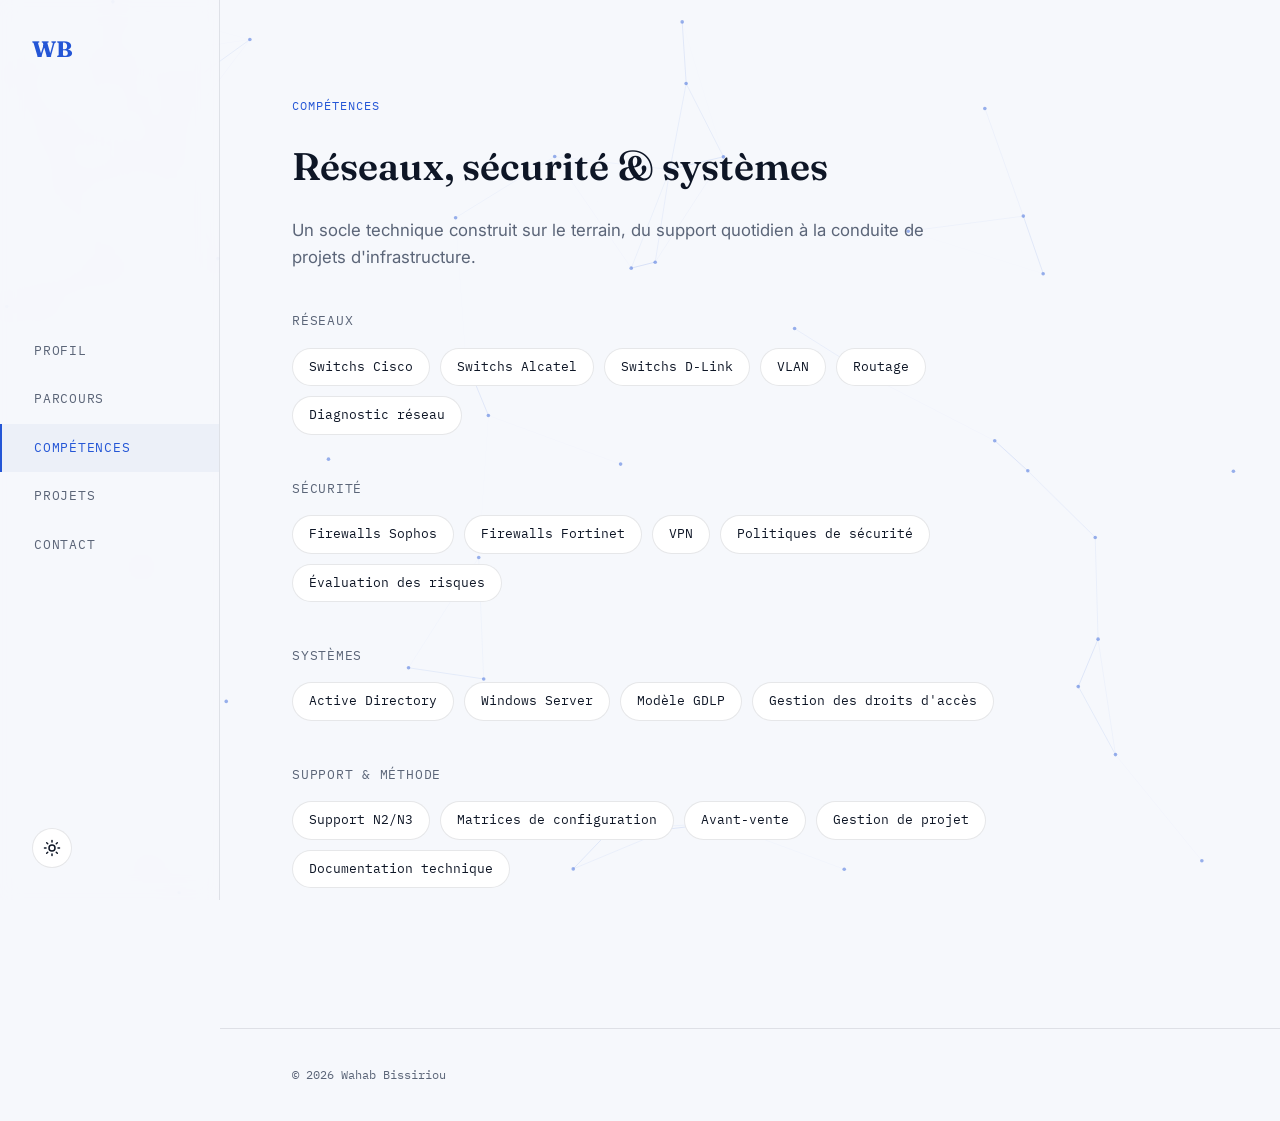
==== competences.html @ 8c0fe161 "Refonte multi-pages, palette bleue, fond animé" ====
<!DOCTYPE html>
<html lang="fr">
<head>
  <meta charset="UTF-8">
  <meta name="viewport" content="width=device-width, initial-scale=1.0">
  <title>Compétences — Wahab Bissiriou</title>
  <meta name="description" content="Compétences réseaux, sécurité et gestion de projet de Wahab Bissiriou">
  <link rel="preconnect" href="https://fonts.googleapis.com">
  <link href="https://fonts.googleapis.com/css2?family=Fraunces:opsz,wght@9..144,400;9..144,600;9..144,700&family=Inter:wght@400;500;600&family=IBM+Plex+Mono:wght@400;500&display=swap" rel="stylesheet">
  <link rel="stylesheet" href="style.css">
</head>
<body data-page="competences">

  <canvas id="bg-canvas"></canvas>

  <nav class="tabs" aria-label="Navigation principale">
    <div class="tabs__brand">WB</div>
    <ul class="tabs__list">
      <li><a href="index.html" class="tabs__link" data-page="profil">Profil</a></li>
      <li><a href="parcours.html" class="tabs__link" data-page="parcours">Parcours</a></li>
      <li><a href="competences.html" class="tabs__link" data-page="competences">Compétences</a></li>
      <li><a href="projets.html" class="tabs__link" data-page="projets">Projets</a></li>
      <li><a href="contact.html" class="tabs__link" data-page="contact">Contact</a></li>
    </ul>
    <button id="theme-toggle" class="theme-toggle" type="button" aria-label="Basculer le thème clair/sombre" aria-pressed="false">
      <svg class="icon icon--sun" viewBox="0 0 24 24" fill="none" stroke="currentColor" stroke-width="2" stroke-linecap="round"><circle cx="12" cy="12" r="4"/><path d="M12 2v2M12 20v2M4.9 4.9l1.4 1.4M17.7 17.7l1.4 1.4M2 12h2M20 12h2M4.9 19.1l1.4-1.4M17.7 6.3l1.4-1.4"/></svg>
      <svg class="icon icon--moon" viewBox="0 0 24 24" fill="none" stroke="currentColor" stroke-width="2" stroke-linecap="round" stroke-linejoin="round"><path d="M21 12.8A9 9 0 1 1 11.2 3a7 7 0 0 0 9.8 9.8z"/></svg>
    </button>
  </nav>

  <main>
    <section class="section">
      <div class="section__inner">
        <p class="eyebrow">Compétences</p>
        <h2 class="section__title">Réseaux, sécurité &amp; systèmes</h2>
        <p class="section__lede">Un socle technique construit sur le terrain, du support quotidien à la conduite de projets d'infrastructure.</p>

        <div class="skill-group">
          <p class="skill-group__title">Réseaux</p>
          <div class="pills">
            <span>Switchs Cisco</span><span>Switchs Alcatel</span><span>Switchs D-Link</span><span>VLAN</span><span>Routage</span><span>Diagnostic réseau</span>
          </div>
        </div>

        <div class="skill-group">
          <p class="skill-group__title">Sécurité</p>
          <div class="pills">
            <span>Firewalls Sophos</span><span>Firewalls Fortinet</span><span>VPN</span><span>Politiques de sécurité</span><span>Évaluation des risques</span>
          </div>
        </div>

        <div class="skill-group">
          <p class="skill-group__title">Systèmes</p>
          <div class="pills">
            <span>Active Directory</span><span>Windows Server</span><span>Modèle GDLP</span><span>Gestion des droits d'accès</span>
          </div>
        </div>

        <div class="skill-group">
          <p class="skill-group__title">Support &amp; méthode</p>
          <div class="pills">
            <span>Support N2/N3</span><span>Matrices de configuration</span><span>Avant-vente</span><span>Gestion de projet</span><span>Documentation technique</span>
          </div>
        </div>
      </div>
    </section>
  </main>

  <footer class="footer">
    <p>© <span id="year"></span> Wahab Bissiriou</p>
  </footer>

  <script src="script.js"></script>
</body>
</html>
---- style.css ----
/* ===== Tokens : thème sombre (par défaut) ===== */
:root,
html[data-theme="dark"] {
  --color-bg: #0A0F1A;
  --color-bg-alt: #10182A;
  --color-surface: #141E33;
  --color-ink: #ECF1FA;
  --color-ink-dim: #8B96AD;
  --color-accent: #4C8DFF;
  --color-accent-2: #7AA9FF;
  --color-accent-ink: #06101F;
  --color-line: rgba(236, 241, 250, 0.10);
  --shadow: 0 8px 30px rgba(0, 0, 0, 0.40);
}

html[data-theme="light"] {
  --color-bg: #F6F8FC;
  --color-bg-alt: #ECF0F8;
  --color-surface: #FFFFFF;
  --color-ink: #0E1626;
  --color-ink-dim: #5B6578;
  --color-accent: #2456D6;
  --color-accent-2: #5B7FE0;
  --color-accent-ink: #FFFFFF;
  --color-line: rgba(14, 22, 38, 0.10);
  --shadow: 0 8px 24px rgba(14, 22, 38, 0.10);
}

:root {
  --font-display: "Fraunces", serif;
  --font-body: "Inter", sans-serif;
  --font-mono: "IBM Plex Mono", monospace;

  --nav-width: 220px;
  --pad: clamp(24px, 6vw, 72px);
  --radius: 14px;
}

* { box-sizing: border-box; }

html { scroll-behavior: smooth; }

@media (prefers-reduced-motion: reduce) {
  html { scroll-behavior: auto; }
  * { animation: none !important; transition: none !important; }
}

body {
  margin: 0;
  background: var(--color-bg);
  color: var(--color-ink);
  font-family: var(--font-body);
  line-height: 1.6;
  -webkit-font-smoothing: antialiased;
  transition: background 0.3s ease, color 0.3s ease;
}

a { color: inherit; text-decoration: none; }

/* ===== Fond animé (réseau de nœuds) ===== */
#bg-canvas {
  position: fixed;
  inset: 0;
  width: 100%;
  height: 100%;
  z-index: -1;
  display: block;
}

/* ===== Navigation ===== */
.tabs {
  position: fixed;
  top: 0;
  left: 0;
  width: var(--nav-width);
  height: 100vh;
  display: flex;
  flex-direction: column;
  justify-content: space-between;
  padding: 32px 0;
  border-right: 1px solid var(--color-line);
  background: color-mix(in srgb, var(--color-bg) 88%, transparent);
  backdrop-filter: blur(10px);
  z-index: 10;
  transition: background 0.3s ease, border-color 0.3s ease;
}

.tabs__brand {
  font-family: var(--font-display);
  font-size: 1.4rem;
  font-weight: 700;
  color: var(--color-accent);
  padding-left: 32px;
}

.tabs__list {
  list-style: none;
  margin: 0;
  padding: 0;
  display: flex;
  flex-direction: column;
}

.tabs__link {
  display: block;
  padding: 14px 32px;
  font-family: var(--font-mono);
  font-size: 0.8rem;
  letter-spacing: 0.06em;
  text-transform: uppercase;
  color: var(--color-ink-dim);
  border-left: 2px solid transparent;
  transition: color 0.2s ease, border-color 0.2s ease, background 0.2s ease;
}

.tabs__link:hover {
  color: var(--color-ink);
  background: var(--color-bg-alt);
}

.tabs__link.is-active {
  color: var(--color-accent);
  border-left-color: var(--color-accent);
  background: var(--color-bg-alt);
}

.tabs__link:focus-visible,
.theme-toggle:focus-visible {
  outline: 2px solid var(--color-accent);
  outline-offset: 2px;
}

/* Bouton thème clair/sombre */
.theme-toggle {
  margin: 0 32px;
  width: 40px;
  height: 40px;
  border-radius: 50%;
  border: 1px solid var(--color-line);
  background: var(--color-surface);
  color: var(--color-ink);
  display: flex;
  align-items: center;
  justify-content: center;
  cursor: pointer;
  position: relative;
  transition: border-color 0.2s ease, transform 0.2s ease;
}

.theme-toggle:hover {
  border-color: var(--color-accent);
  transform: scale(1.05);
}

.theme-toggle .icon {
  width: 18px;
  height: 18px;
  position: absolute;
  transition: opacity 0.25s ease, transform 0.35s ease;
}

html[data-theme="dark"] .icon--sun,
html[data-theme="light"] .icon--moon {
  opacity: 0;
  transform: rotate(-90deg) scale(0.6);
}

html[data-theme="dark"] .icon--moon,
html[data-theme="light"] .icon--sun {
  opacity: 1;
  transform: rotate(0) scale(1);
}

/* ===== Layout général ===== */
main { margin-left: var(--nav-width); }

.section {
  min-height: 100vh;
  display: flex;
  align-items: center;
  border-bottom: 1px solid var(--color-line);
  padding: 96px var(--pad);
  position: relative;
}

.section:nth-of-type(even) { background: color-mix(in srgb, var(--color-bg-alt) 55%, transparent); }

.section__inner {
  max-width: 780px;
  width: 100%;
  position: relative;
  z-index: 1;
  opacity: 0;
  transform: translateY(16px);
  transition: opacity 0.6s ease, transform 0.6s ease;
}

.section__inner.is-visible { opacity: 1; transform: translateY(0); }

.eyebrow {
  font-family: var(--font-mono);
  font-size: 0.78rem;
  letter-spacing: 0.08em;
  text-transform: uppercase;
  color: var(--color-accent);
  margin: 0 0 20px;
}

.section__title {
  font-family: var(--font-display);
  font-size: clamp(1.8rem, 3vw, 2.6rem);
  font-weight: 600;
  margin: 0 0 20px;
}

.section__lede {
  color: var(--color-ink-dim);
  max-width: 60ch;
  margin: 0 0 40px;
  font-size: 1.05rem;
}

/* ===== Hero (page d'accueil) ===== */
.hero__title {
  font-family: var(--font-display);
  font-size: clamp(3rem, 8vw, 5.5rem);
  font-weight: 700;
  line-height: 1;
  margin: 0 0 28px;
}

.hero__tagline {
  font-size: 1.15rem;
  color: var(--color-ink-dim);
  max-width: 46ch;
  margin: 0 0 28px;
}

.hero__meta {
  font-family: var(--font-mono);
  font-size: 0.85rem;
  color: var(--color-ink-dim);
  margin-bottom: 44px;
}

.divider { margin: 0 10px; color: var(--color-accent); opacity: 0.6; }

/* ===== Cartes ===== */
.grid-cards {
  display: grid;
  grid-template-columns: repeat(3, 1fr);
  gap: 20px;
}

.card {
  background: var(--color-surface);
  border: 1px solid var(--color-line);
  padding: 28px 22px;
  border-radius: var(--radius);
  transition: transform 0.25s ease, box-shadow 0.25s ease, border-color 0.25s ease;
}

.card:hover {
  transform: translateY(-4px);
  box-shadow: var(--shadow);
  border-color: var(--color-accent);
}

.card__tag { font-family: var(--font-mono); color: var(--color-accent); font-size: 0.8rem; }

.card h3 { font-family: var(--font-display); font-size: 1.2rem; margin: 14px 0 10px; }

.card p { color: var(--color-ink-dim); font-size: 0.95rem; margin: 0; }

/* Cartes-liens (accueil -> sous-pages) */
.card--link {
  display: flex;
  flex-direction: column;
  height: 100%;
}

.card__more {
  margin-top: 16px;
  font-family: var(--font-mono);
  font-size: 0.78rem;
  color: var(--color-accent);
}

/* ===== Timeline ===== */
.timeline { border-top: 1px solid var(--color-line); padding-top: 8px; }

.timeline__item {
  display: grid;
  grid-template-columns: 200px 1fr;
  gap: 24px;
  padding: 24px 0;
  border-bottom: 1px solid var(--color-line);
}

.timeline__year { font-family: var(--font-mono); font-size: 0.82rem; color: var(--color-accent); }

.timeline__item p { margin: 0; color: var(--color-ink-dim); }

.timeline__item strong { color: var(--color-ink); }

/* ===== Compétences ===== */
.skill-group { margin-bottom: 44px; }

.skill-group__title {
  font-family: var(--font-mono);
  font-size: 0.8rem;
  letter-spacing: 0.06em;
  text-transform: uppercase;
  color: var(--color-ink-dim);
  margin: 0 0 16px;
}

.pills { display: flex; gap: 10px; flex-wrap: wrap; }

.pills span {
  font-family: var(--font-mono);
  font-size: 0.8rem;
  padding: 8px 16px;
  border: 1px solid var(--color-line);
  border-radius: 20px;
  background: var(--color-surface);
  color: var(--color-ink);
  transition: border-color 0.2s ease, color 0.2s ease;
}

.pills span:hover {
  border-color: var(--color-accent);
  color: var(--color-accent);
}

/* ===== Projets ===== */
.projects { display: flex; flex-direction: column; gap: 8px; }

.project {
  display: grid;
  grid-template-columns: 80px 1fr;
  gap: 24px;
  padding: 32px 24px;
  border-radius: var(--radius);
  transition: background 0.25s ease;
}

.project:hover { background: var(--color-surface); }

.project__index { font-family: var(--font-mono); font-size: 0.85rem; color: var(--color-accent); opacity: 0.8; }

.project__body h3 { font-family: var(--font-display); font-size: 1.5rem; margin: 0 0 14px; }

.project__block { margin-bottom: 14px; }

.project__block-label {
  font-family: var(--font-mono);
  font-size: 0.72rem;
  text-transform: uppercase;
  letter-spacing: 0.05em;
  color: var(--color-accent);
  display: block;
  margin-bottom: 4px;
}

.project__block p { color: var(--color-ink-dim); margin: 0; max-width: 60ch; }

.project__tags { display: flex; gap: 8px; margin-top: 18px; flex-wrap: wrap; }

.project__tags span {
  font-family: var(--font-mono);
  font-size: 0.72rem;
  padding: 4px 10px;
  border: 1px solid var(--color-line);
  border-radius: 20px;
  color: var(--color-ink-dim);
}

/* ===== Contact ===== */
.contact__text { color: var(--color-ink-dim); max-width: 50ch; margin: 0 0 24px; }

.contact__email {
  font-family: var(--font-display);
  font-size: clamp(1.6rem, 4vw, 2.4rem);
  color: var(--color-accent);
  display: inline-block;
  margin-bottom: 32px;
  border-bottom: 1px solid var(--color-accent);
}

.contact__links {
  list-style: none;
  display: flex;
  gap: 24px;
  padding: 0;
  font-family: var(--font-mono);
  font-size: 0.85rem;
  color: var(--color-ink-dim);
}

.contact__links a:hover { color: var(--color-accent); }

/* ===== Footer ===== */
.footer {
  margin-left: var(--nav-width);
  padding: 24px var(--pad);
  font-family: var(--font-mono);
  font-size: 0.75rem;
  color: var(--color-ink-dim);
  position: relative;
  z-index: 1;
}

/* ===== Responsive ===== */
@media (max-width: 860px) {
  .tabs {
    position: sticky;
    width: 100%;
    height: auto;
    flex-direction: row;
    justify-content: space-between;
    align-items: center;
    padding: 14px var(--pad);
    border-right: none;
    border-bottom: 1px solid var(--color-line);
  }

  .tabs__list { flex-direction: row; gap: 4px; flex-wrap: wrap; }

  .tabs__link { padding: 8px 12px; border-left: none; border-bottom: 2px solid transparent; }

  .tabs__link.is-active { border-left-color: transparent; border-bottom-color: var(--color-accent); }

  .theme-toggle { margin: 0; }

  main, .footer { margin-left: 0; }

  .section { min-height: auto; padding: 56px var(--pad); }

  .grid-cards { grid-template-columns: 1fr; }

  .timeline__item, .project { grid-template-columns: 1fr; gap: 8px; }

  .project { padding: 24px 0; }
}
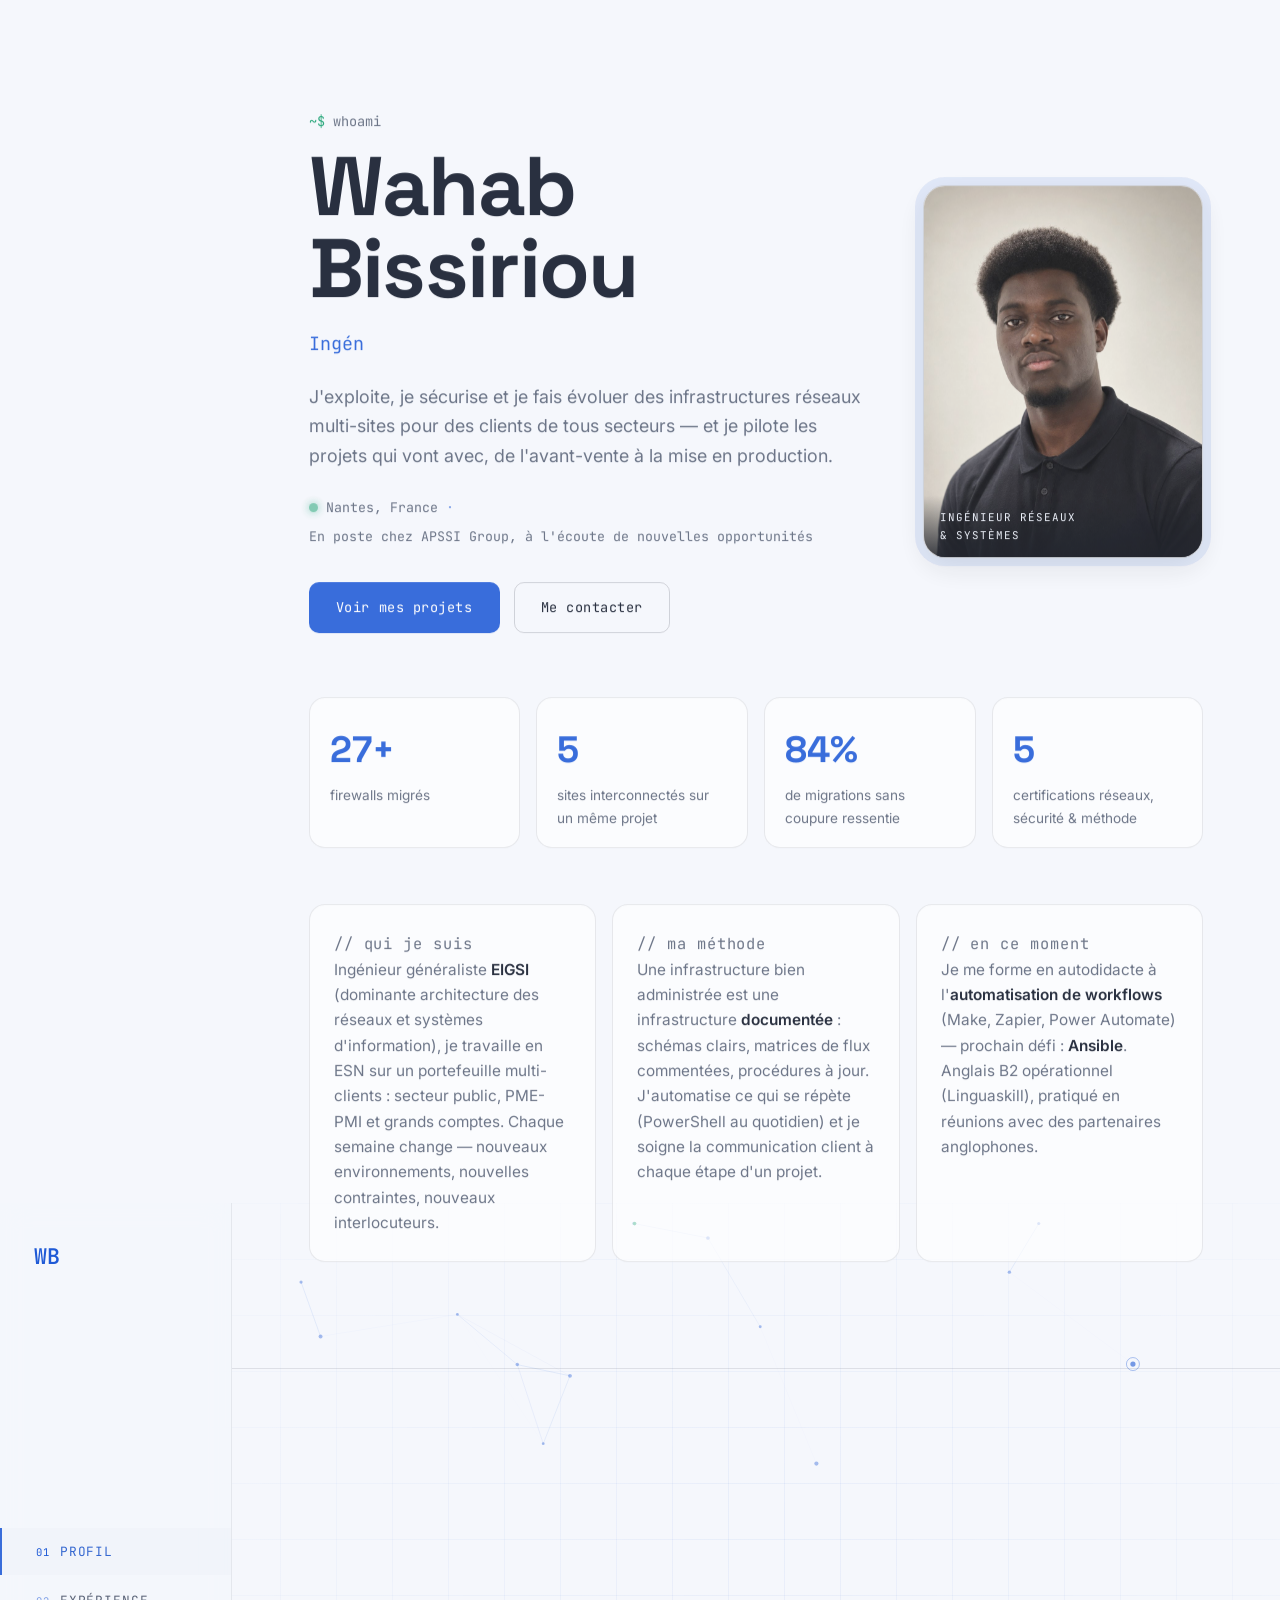
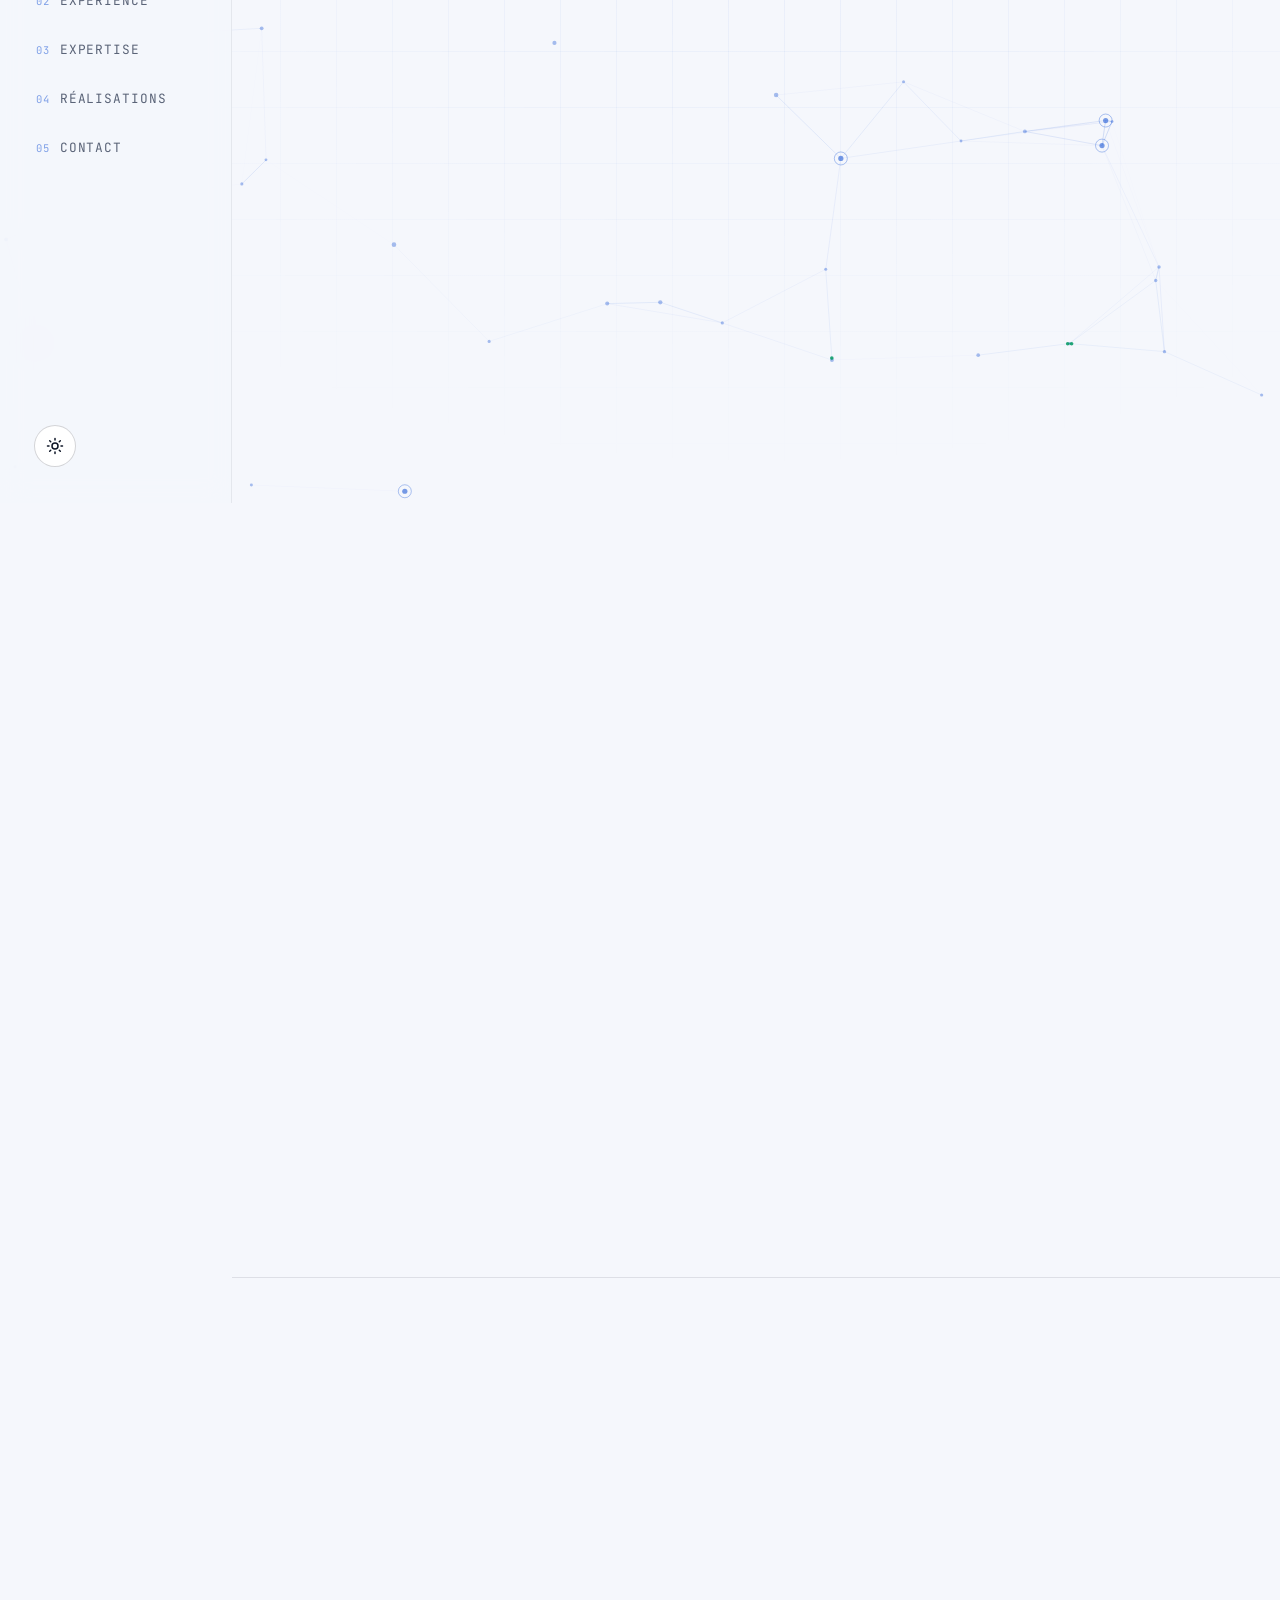
==== commit bbfaa300: "Refonte one-page : design topologie réseau, contenu restructuré et enrichi Nouvelle structure one-pa" ====
--- a/competences.html
+++ b/competences.html
@@ -2,74 +2,9 @@
 <html lang="fr">
 <head>
   <meta charset="UTF-8">
-  <meta name="viewport" content="width=device-width, initial-scale=1.0">
-  <title>Compétences — Wahab Bissiriou</title>
-  <meta name="description" content="Compétences réseaux, sécurité et gestion de projet de Wahab Bissiriou">
-  <link rel="preconnect" href="https://fonts.googleapis.com">
-  <link href="https://fonts.googleapis.com/css2?family=Fraunces:opsz,wght@9..144,400;9..144,600;9..144,700&family=Inter:wght@400;500;600&family=IBM+Plex+Mono:wght@400;500&display=swap" rel="stylesheet">
-  <link rel="stylesheet" href="style.css">
+  <meta http-equiv="refresh" content="0; url=/#expertise">
+  <link rel="canonical" href="https://bwahab-wb.github.io/#expertise">
+  <title>Redirection…</title>
 </head>
-<body data-page="competences">
-
-  <canvas id="bg-canvas"></canvas>
-
-  <nav class="tabs" aria-label="Navigation principale">
-    <div class="tabs__brand">WB</div>
-    <ul class="tabs__list">
-      <li><a href="index.html" class="tabs__link" data-page="profil">Profil</a></li>
-      <li><a href="parcours.html" class="tabs__link" data-page="parcours">Parcours</a></li>
-      <li><a href="competences.html" class="tabs__link" data-page="competences">Compétences</a></li>
-      <li><a href="projets.html" class="tabs__link" data-page="projets">Projets</a></li>
-      <li><a href="contact.html" class="tabs__link" data-page="contact">Contact</a></li>
-    </ul>
-    <button id="theme-toggle" class="theme-toggle" type="button" aria-label="Basculer le thème clair/sombre" aria-pressed="false">
-      <svg class="icon icon--sun" viewBox="0 0 24 24" fill="none" stroke="currentColor" stroke-width="2" stroke-linecap="round"><circle cx="12" cy="12" r="4"/><path d="M12 2v2M12 20v2M4.9 4.9l1.4 1.4M17.7 17.7l1.4 1.4M2 12h2M20 12h2M4.9 19.1l1.4-1.4M17.7 6.3l1.4-1.4"/></svg>
-      <svg class="icon icon--moon" viewBox="0 0 24 24" fill="none" stroke="currentColor" stroke-width="2" stroke-linecap="round" stroke-linejoin="round"><path d="M21 12.8A9 9 0 1 1 11.2 3a7 7 0 0 0 9.8 9.8z"/></svg>
-    </button>
-  </nav>
-
-  <main>
-    <section class="section">
-      <div class="section__inner">
-        <p class="eyebrow">Compétences</p>
-        <h2 class="section__title">Réseaux, sécurité &amp; systèmes</h2>
-        <p class="section__lede">Un socle technique construit sur le terrain, du support quotidien à la conduite de projets d'infrastructure.</p>
-
-        <div class="skill-group">
-          <p class="skill-group__title">Réseaux</p>
-          <div class="pills">
-            <span>Switchs Cisco</span><span>Switchs Alcatel</span><span>Switchs D-Link</span><span>VLAN</span><span>Routage</span><span>Diagnostic réseau</span>
-          </div>
-        </div>
-
-        <div class="skill-group">
-          <p class="skill-group__title">Sécurité</p>
-          <div class="pills">
-            <span>Firewalls Sophos</span><span>Firewalls Fortinet</span><span>VPN</span><span>Politiques de sécurité</span><span>Évaluation des risques</span>
-          </div>
-        </div>
-
-        <div class="skill-group">
-          <p class="skill-group__title">Systèmes</p>
-          <div class="pills">
-            <span>Active Directory</span><span>Windows Server</span><span>Modèle GDLP</span><span>Gestion des droits d'accès</span>
-          </div>
-        </div>
-
-        <div class="skill-group">
-          <p class="skill-group__title">Support &amp; méthode</p>
-          <div class="pills">
-            <span>Support N2/N3</span><span>Matrices de configuration</span><span>Avant-vente</span><span>Gestion de projet</span><span>Documentation technique</span>
-          </div>
-        </div>
-      </div>
-    </section>
-  </main>
-
-  <footer class="footer">
-    <p>© <span id="year"></span> Wahab Bissiriou</p>
-  </footer>
-
-  <script src="script.js"></script>
-</body>
+<body><p>Cette page a déménagé : <a href="/#expertise">bwahab-wb.github.io/#expertise</a></p></body>
 </html>
